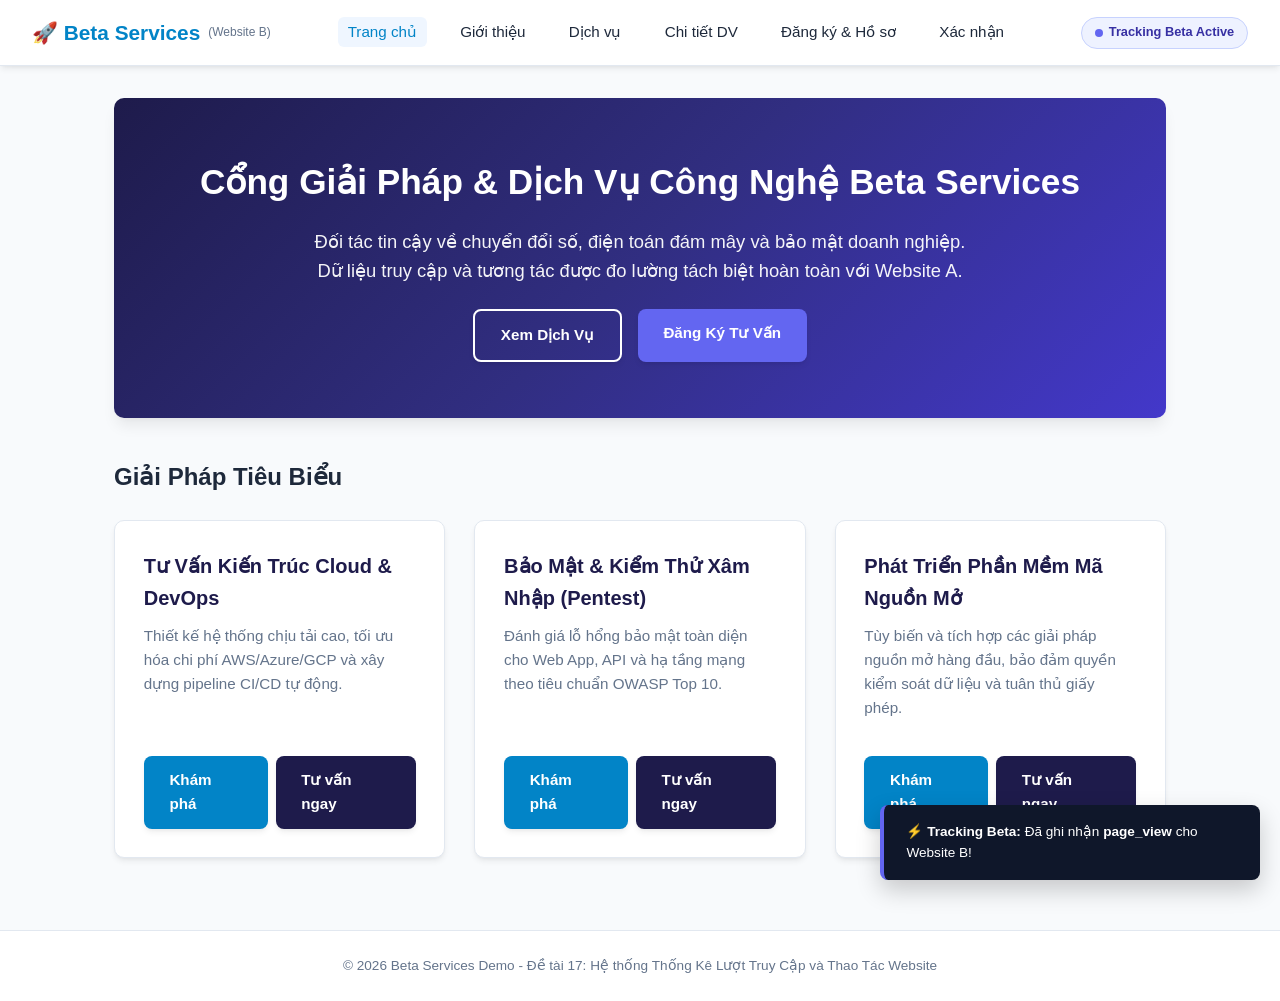
==== BTL/website-analytics/demo-sites/site-b/index.html @ 7f9d8239 "feat(BTL): hoan thanh he thong WebAnalytics De tai 17, SDK, REST API chong trung, Funnel, 2 Demo sit" ====
<!DOCTYPE html>
<html lang="vi">
<head>
    <meta charset="UTF-8">
    <meta name="viewport" content="width=device-width, initial-scale=1.0">
    <title>Trang Chủ - Beta Services Portal (Website B)</title>
    <link rel="stylesheet" href="../demo.css">
    <style>
        :root {
            --primary: #0284c7;
            --primary-hover: #0369a1;
            --secondary: #1e1b4b;
            --accent: #6366f1;
        }
    </style>
</head>
<body>
    <header class="navbar">
        <a href="index.html" class="brand">🚀 Beta Services <span style="font-size:0.75rem; color:#64748b; font-weight:normal;">(Website B)</span></a>
        <ul class="nav-links">
            <li><a href="index.html" class="active">Trang chủ</a></li>
            <li><a href="about.html">Giới thiệu</a></li>
            <li><a href="services.html">Dịch vụ</a></li>
            <li><a href="service-detail.html">Chi tiết DV</a></li>
            <li><a href="register.html">Đăng ký & Hồ sơ</a></li>
            <li><a href="confirmation.html">Xác nhận</a></li>
        </ul>
        <div class="tracking-badge" style="background:#eef2ff; border-color:#c7d2fe; color:#3730a3;">
            <span class="dot" style="background:#6366f1;"></span>
            <span>Tracking Beta Active</span>
        </div>
    </header>

    <main class="container">
        <section class="hero" style="background: linear-gradient(135deg, #1e1b4b 0%, #312e81 50%, #4338ca 100%);">
            <h1>Cổng Giải Pháp & Dịch Vụ Công Nghệ Beta Services</h1>
            <p>Đối tác tin cậy về chuyển đổi số, điện toán đám mây và bảo mật doanh nghiệp. Dữ liệu truy cập và tương tác được đo lường tách biệt hoàn toàn với Website A.</p>
            <div style="display: flex; gap: 1rem; justify-content: center;">
                <a href="services.html" class="btn btn-outline" data-track-click data-track-id="btn-beta-explore-services">Xem Dịch Vụ</a>
                <a href="register.html" class="btn" style="background:#6366f1;" data-track-click data-track-id="btn-beta-hero-register">Đăng Ký Tư Vấn</a>
            </div>
        </section>

        <h2 style="margin-bottom: 1.5rem; font-size: 1.5rem;">Giải Pháp Tiêu Biểu</h2>
        <div class="card-grid">
            <div class="card">
                <h3>Tư Vấn Kiến Trúc Cloud & DevOps</h3>
                <p>Thiết kế hệ thống chịu tải cao, tối ưu hóa chi phí AWS/Azure/GCP và xây dựng pipeline CI/CD tự động.</p>
                <div style="display:flex; gap:0.5rem; margin-top:1rem;">
                    <a href="service-detail.html" class="btn" data-track-click data-track-id="btn-svc-1-detail">Khám phá</a>
                    <a href="register.html" class="btn btn-dark" data-track-click data-track-id="btn-svc-1-contact">Tư vấn ngay</a>
                </div>
            </div>

            <div class="card">
                <h3>Bảo Mật & Kiểm Thử Xâm Nhập (Pentest)</h3>
                <p>Đánh giá lỗ hổng bảo mật toàn diện cho Web App, API và hạ tầng mạng theo tiêu chuẩn OWASP Top 10.</p>
                <div style="display:flex; gap:0.5rem; margin-top:1rem;">
                    <a href="service-detail.html" class="btn" data-track-click data-track-id="btn-svc-2-detail">Khám phá</a>
                    <a href="register.html" class="btn btn-dark" data-track-click data-track-id="btn-svc-2-contact">Tư vấn ngay</a>
                </div>
            </div>

            <div class="card">
                <h3>Phát Triển Phần Mềm Mã Nguồn Mở</h3>
                <p>Tùy biến và tích hợp các giải pháp nguồn mở hàng đầu, bảo đảm quyền kiểm soát dữ liệu và tuân thủ giấy phép.</p>
                <div style="display:flex; gap:0.5rem; margin-top:1rem;">
                    <a href="service-detail.html" class="btn" data-track-click data-track-id="btn-svc-3-detail">Khám phá</a>
                    <a href="register.html" class="btn btn-dark" data-track-click data-track-id="btn-svc-3-contact">Tư vấn ngay</a>
                </div>
            </div>
        </div>
    </main>

    <div id="event-toast" class="event-toast"></div>

    <footer>
        <p>&copy; 2026 Beta Services Demo - Đề tài 17: Hệ thống Thống Kê Lượt Truy Cập và Thao Tác Website</p>
    </footer>

    <!-- SDK TÍCH HỢP VỚI TRACKING KEY CỦA WEBSITE B -->
    <script src="../../sdk/tracker.js" 
            data-tracking-key="trk_site_b_beta_portal_2026" 
            data-api-endpoint="../../api/track.php">
    </script>
    <script>
        window.addEventListener('load', function() {
            var toast = document.getElementById('event-toast');
            function showToast(msg) {
                toast.innerHTML = '⚡ <b>Tracking Beta:</b> ' + msg;
                toast.classList.add('show');
                setTimeout(function() { toast.classList.remove('show'); }, 3000);
            }
            showToast('Đã ghi nhận <b>page_view</b> cho Website B!');
            document.addEventListener('click', function(e) {
                var btn = e.target.closest('[data-track-click]');
                if (btn) showToast('Đã ghi nhận <b>button_click</b>: ' + (btn.getAttribute('data-track-id') || btn.innerText));
            });
        });
    </script>
</body>
</html>
---- BTL/website-analytics/demo-sites/demo.css ----
/* ====================================================================
   DEMO SITES MODERN CSS STYLING
   ==================================================================== */
:root {
    --primary: #2563eb;
    --primary-hover: #1d4ed8;
    --secondary: #0f172a;
    --accent: #10b981;
    --bg-light: #f8fafc;
    --surface: #ffffff;
    --border: #e2e8f0;
    --text-main: #1e293b;
    --text-muted: #64748b;
    --radius: 10px;
    --shadow: 0 4px 6px -1px rgba(0,0,0,0.07), 0 2px 4px -2px rgba(0,0,0,0.05);
    --shadow-lg: 0 10px 15px -3px rgba(0,0,0,0.08), 0 4px 6px -4px rgba(0,0,0,0.04);
}

* { box-sizing: border-box; margin: 0; padding: 0; }
body {
    font-family: -apple-system, BlinkMacSystemFont, "Segoe UI", Roboto, Helvetica, Arial, sans-serif;
    background-color: var(--bg-light);
    color: var(--text-main);
    line-height: 1.6;
    display: flex;
    flex-direction: column;
    min-height: 100vh;
}

.navbar {
    background: var(--surface);
    border-bottom: 1px solid var(--border);
    padding: 1rem 2rem;
    display: flex;
    align-items: center;
    justify-content: space-between;
    box-shadow: var(--shadow);
    position: sticky;
    top: 0;
    z-index: 50;
}
.brand {
    font-size: 1.3rem;
    font-weight: 700;
    color: var(--primary);
    text-decoration: none;
    display: flex;
    align-items: center;
    gap: 0.5rem;
}
.nav-links {
    display: flex;
    gap: 1.5rem;
    list-style: none;
}
.nav-links a {
    color: var(--text-main);
    text-decoration: none;
    font-weight: 500;
    font-size: 0.95rem;
    transition: color 0.2s;
    padding: 0.4rem 0.6rem;
    border-radius: 6px;
}
.nav-links a:hover, .nav-links a.active {
    color: var(--primary);
    background-color: #eff6ff;
}

.tracking-badge {
    background-color: #ecfdf5;
    border: 1px solid #a7f3d0;
    color: #065f46;
    padding: 0.3rem 0.8rem;
    border-radius: 20px;
    font-size: 0.8rem;
    font-weight: 600;
    display: flex;
    align-items: center;
    gap: 6px;
}
.tracking-badge .dot {
    width: 8px;
    height: 8px;
    background-color: #10b981;
    border-radius: 50%;
    display: inline-block;
    animation: pulse 1.8s infinite;
}
@keyframes pulse {
    0% { transform: scale(0.95); box-shadow: 0 0 0 0 rgba(16, 185, 129, 0.7); }
    70% { transform: scale(1); box-shadow: 0 0 0 6px rgba(16, 185, 129, 0); }
    100% { transform: scale(0.95); box-shadow: 0 0 0 0 rgba(16, 185, 129, 0); }
}

.container {
    max-width: 1100px;
    margin: 2rem auto;
    padding: 0 1.5rem;
    flex: 1;
    width: 100%;
}

.hero {
    background: linear-gradient(135deg, #1e3a8a 0%, #3b82f6 100%);
    color: #fff;
    padding: 3.5rem 2rem;
    border-radius: var(--radius);
    text-align: center;
    margin-bottom: 2.5rem;
    box-shadow: var(--shadow-lg);
}
.hero h1 { font-size: 2.2rem; margin-bottom: 1rem; }
.hero p { font-size: 1.15rem; max-width: 680px; margin: 0 auto 1.5rem auto; opacity: 0.95; }

.btn {
    display: inline-block;
    background-color: var(--primary);
    color: #fff;
    padding: 0.75rem 1.6rem;
    border-radius: 8px;
    text-decoration: none;
    font-weight: 600;
    font-size: 0.95rem;
    border: none;
    cursor: pointer;
    transition: all 0.2s;
    box-shadow: var(--shadow);
}
.btn:hover { background-color: var(--primary-hover); transform: translateY(-1px); }
.btn-accent { background-color: var(--accent); }
.btn-accent:hover { background-color: #059669; }
.btn-outline { background: transparent; border: 2px solid #fff; color: #fff; }
.btn-outline:hover { background: rgba(255,255,255,0.15); }
.btn-dark { background-color: var(--secondary); }
.btn-dark:hover { background-color: #334155; }

.card-grid {
    display: grid;
    grid-template-columns: repeat(auto-fit, minmax(280px, 1fr));
    gap: 1.8rem;
    margin-bottom: 2.5rem;
}
.card {
    background: var(--surface);
    border: 1px solid var(--border);
    border-radius: var(--radius);
    padding: 1.8rem;
    box-shadow: var(--shadow);
    display: flex;
    flex-direction: column;
    justify-content: space-between;
}
.card h3 { font-size: 1.25rem; margin-bottom: 0.6rem; color: var(--secondary); }
.card p { color: var(--text-muted); font-size: 0.95rem; margin-bottom: 1.2rem; flex: 1; }
.card .price { font-size: 1.35rem; font-weight: 700; color: var(--primary); margin-bottom: 1rem; }

.event-toast {
    position: fixed;
    bottom: 20px;
    right: 20px;
    background: #0f172a;
    color: #fff;
    padding: 1rem 1.4rem;
    border-radius: 8px;
    box-shadow: 0 10px 25px rgba(0,0,0,0.2);
    font-size: 0.85rem;
    z-index: 999;
    opacity: 0;
    transition: opacity 0.3s, transform 0.3s;
    transform: translateY(15px);
    pointer-events: none;
    max-width: 380px;
    border-left: 4px solid var(--accent);
}
.event-toast.show {
    opacity: 1;
    transform: translateY(0);
}

footer {
    background: var(--surface);
    border-top: 1px solid var(--border);
    padding: 1.5rem;
    text-align: center;
    color: var(--text-muted);
    font-size: 0.85rem;
    margin-top: auto;
}
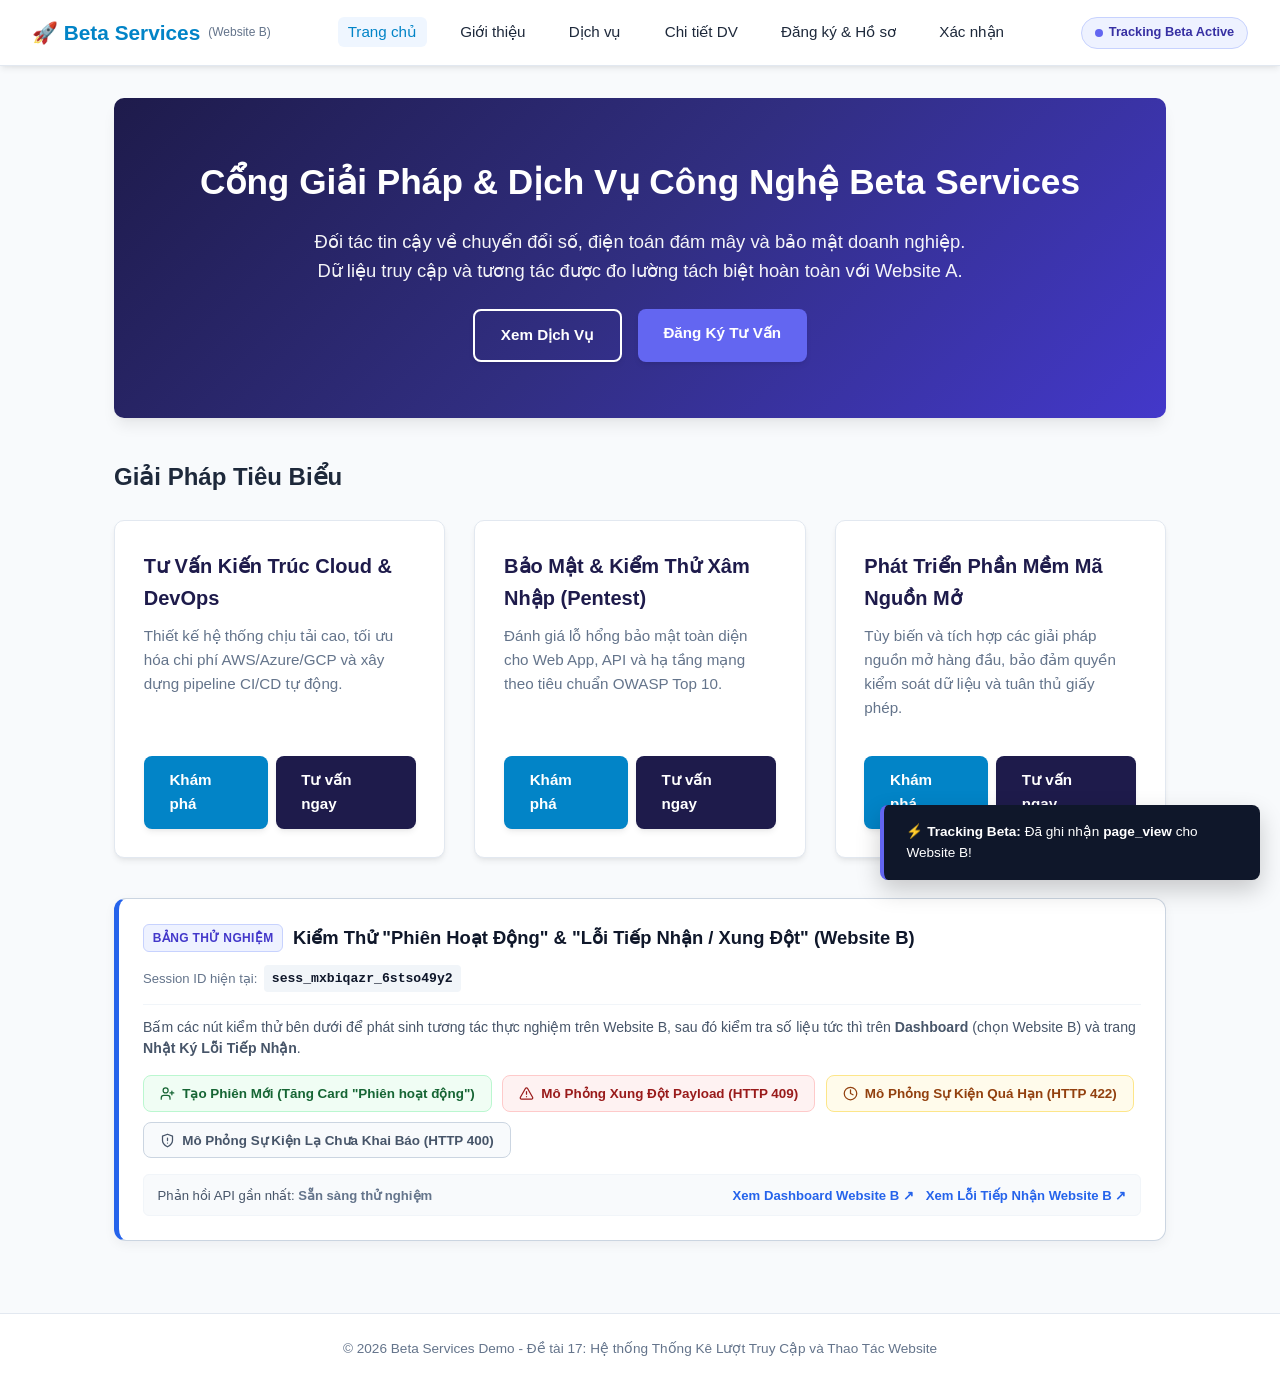
==== commit 88c60839: "feat(demo): add interactive testing sandbox for active sessions and ingest errors" ====
--- a/BTL/website-analytics/demo-sites/site-b/index.html
+++ b/BTL/website-analytics/demo-sites/site-b/index.html
@@ -70,6 +70,49 @@
                 </div>
             </div>
         </div>
+
+        <!-- BẢNG ĐIỀU KHIỂN KIỂM THỬ TRỰC TIẾP (TESTING SANDBOX CHO SINH VIÊN BẢO VỆ ĐỒ ÁN) -->
+        <section class="testing-sandbox">
+            <div class="sandbox-header">
+                <div class="sandbox-title">
+                    <span class="sandbox-badge" style="background:#eef2ff; color:#4338ca; border-color:#c7d2fe;">Bảng Thử Nghiệm</span>
+                    <h3>Kiểm Thử "Phiên Hoạt Động" & "Lỗi Tiếp Nhận / Xung Đột" (Website B)</h3>
+                </div>
+                <div class="sandbox-session-info">
+                    <span>Session ID hiện tại:</span>
+                    <code id="sandbox-session-id">Đang khởi tạo...</code>
+                </div>
+            </div>
+            <p class="sandbox-desc">
+                Bấm các nút kiểm thử bên dưới để phát sinh tương tác thực nghiệm trên Website B, sau đó kiểm tra số liệu tức thì trên 
+                <strong>Dashboard</strong> (chọn Website B) và trang <strong>Nhật Ký Lỗi Tiếp Nhận</strong>.
+            </p>
+            <div class="sandbox-actions">
+                <button type="button" class="btn-sandbox btn-sb-session" id="btn-sb-new-session" title="Tạo một phiên truy cập ẩn danh hoàn toàn mới">
+                    <svg width="15" height="15" viewBox="0 0 24 24" fill="none" stroke="currentColor" stroke-width="2" stroke-linecap="round" stroke-linejoin="round"><path d="M16 21v-2a4 4 0 0 0-4-4H6a4 4 0 0 0-4 4v2"/><circle cx="9" cy="7" r="4"/><line x1="19" x2="19" y1="8" y2="14"/><line x1="22" x2="16" y1="11" y2="11"/></svg>
+                    Tạo Phiên Mới (Tăng Card "Phiên hoạt động")
+                </button>
+                <button type="button" class="btn-sandbox btn-sb-conflict" id="btn-sb-conflict" title="Mô phỏng gửi trùng Event ID nhưng khác nội dung (HTTP 409)">
+                    <svg width="15" height="15" viewBox="0 0 24 24" fill="none" stroke="currentColor" stroke-width="2" stroke-linecap="round" stroke-linejoin="round"><path d="m21.73 18-8-14a2 2 0 0 0-3.48 0l-8 14A2 2 0 0 0 4 21h16a2 2 0 0 0 1.73-3Z"/><line x1="12" y1="9" x2="12" y2="13"/><line x1="12" y1="17" x2="12.01" y2="17"/></svg>
+                    Mô Phỏng Xung Đột Payload (HTTP 409)
+                </button>
+                <button type="button" class="btn-sandbox btn-sb-late" id="btn-sb-late" title="Mô phỏng sự kiện đến trễ hơn 24 giờ (HTTP 422)">
+                    <svg width="15" height="15" viewBox="0 0 24 24" fill="none" stroke="currentColor" stroke-width="2" stroke-linecap="round" stroke-linejoin="round"><circle cx="12" cy="12" r="10"/><polyline points="12 6 12 12 16 14"/></svg>
+                    Mô Phỏng Sự Kiện Quá Hạn (HTTP 422)
+                </button>
+                <button type="button" class="btn-sandbox btn-sb-undefined" id="btn-sb-undefined" title="Mô phỏng gửi sự kiện chưa được khai báo (HTTP 400)">
+                    <svg width="15" height="15" viewBox="0 0 24 24" fill="none" stroke="currentColor" stroke-width="2" stroke-linecap="round" stroke-linejoin="round"><path d="M12 22s8-4 8-10V5l-8-3-8 3v7c0 6 8 10 8 10"/><line x1="12" y1="8" x2="12" y2="12"/><line x1="12" y1="16" x2="12.01" y2="16"/></svg>
+                    Mô Phỏng Sự Kiện Lạ Chưa Khai Báo (HTTP 400)
+                </button>
+            </div>
+            <div class="sandbox-footer">
+                <span>Phản hồi API gần nhất: <strong id="sandbox-last-status" style="color:#64748b;">Sẵn sàng thử nghiệm</strong></span>
+                <div class="sandbox-links">
+                    <a href="../../dashboard.php?website_id=2" target="_blank" class="sb-link">Xem Dashboard Website B ↗</a>
+                    <a href="../../event-logs.php?website_id=2&tab=errors" target="_blank" class="sb-link">Xem Lỗi Tiếp Nhận Website B ↗</a>
+                </div>
+            </div>
+        </section>
     </main>
 
     <div id="event-toast" class="event-toast"></div>
@@ -86,16 +129,182 @@
     <script>
         window.addEventListener('load', function() {
             var toast = document.getElementById('event-toast');
-            function showToast(msg) {
+            var sessionLabel = document.getElementById('sandbox-session-id');
+            var statusLabel = document.getElementById('sandbox-last-status');
+
+            function showToast(msg, borderColor) {
                 toast.innerHTML = '⚡ <b>Tracking Beta:</b> ' + msg;
+                toast.style.borderLeftColor = borderColor || 'var(--accent)';
                 toast.classList.add('show');
-                setTimeout(function() { toast.classList.remove('show'); }, 3000);
-            }
+                setTimeout(function() { toast.classList.remove('show'); }, 4000);
+            }
+
+            function updateSessionDisplay() {
+                if (window.WebTracker && sessionLabel) {
+                    sessionLabel.innerText = window.WebTracker.getSessionId();
+                }
+            }
+
+            updateSessionDisplay();
             showToast('Đã ghi nhận <b>page_view</b> cho Website B!');
+
             document.addEventListener('click', function(e) {
                 var btn = e.target.closest('[data-track-click]');
                 if (btn) showToast('Đã ghi nhận <b>button_click</b>: ' + (btn.getAttribute('data-track-id') || btn.innerText));
             });
+
+            // 1. Nút Tạo Phiên Mới
+            var btnNewSession = document.getElementById('btn-sb-new-session');
+            if (btnNewSession) {
+                btnNewSession.addEventListener('click', function() {
+                    try {
+                        window.sessionStorage.removeItem('wa_session_trk_site_b_beta_portal_2026');
+                    } catch(e) {}
+                    var newSess = 'sess_' + Date.now().toString(36) + '_' + Math.random().toString(36).substr(2, 9);
+                    try {
+                        window.sessionStorage.setItem('wa_session_trk_site_b_beta_portal_2026', newSess);
+                    } catch(e) {}
+                    window.location.reload();
+                });
+            }
+
+            // 2. Nút Mô Phỏng Xung Đột Payload (HTTP 409)
+            var btnConflict = document.getElementById('btn-sb-conflict');
+            if (btnConflict) {
+                btnConflict.addEventListener('click', function() {
+                    var conflictEventId = 'conflict_b_' + Date.now();
+                    var sessId = window.WebTracker.getSessionId();
+                    var endpoint = '../../api/track.php';
+                    var trackingKey = 'trk_site_b_beta_portal_2026';
+
+                    statusLabel.innerText = 'Đang gửi sự kiện gốc #1...';
+                    statusLabel.style.color = '#2563eb';
+
+                    fetch(endpoint, {
+                        method: 'POST',
+                        headers: { 'Content-Type': 'application/json', 'X-Tracking-Key': trackingKey },
+                        body: JSON.stringify({
+                            tracking_key: trackingKey,
+                            event_id: conflictEventId,
+                            session_id: sessId,
+                            event_name: 'button_click',
+                            page_path: window.location.pathname,
+                            occurred_at: new Date().toISOString(),
+                            properties: { element_id: 'btn-beta-conflict-orig', payload_version: 1 }
+                        })
+                    }).then(function(r1) {
+                        return r1.json();
+                    }).then(function(d1) {
+                        return fetch(endpoint, {
+                            method: 'POST',
+                            headers: { 'Content-Type': 'application/json', 'X-Tracking-Key': trackingKey },
+                            body: JSON.stringify({
+                                tracking_key: trackingKey,
+                                event_id: conflictEventId,
+                                session_id: sessId,
+                                event_name: 'button_click',
+                                page_path: window.location.pathname,
+                                occurred_at: new Date().toISOString(),
+                                properties: { element_id: 'btn-beta-TAMPERED', payload_version: 2, hacked: true }
+                            })
+                        });
+                    }).then(function(r2) {
+                        return r2.json().then(function(d2) {
+                            if (r2.status === 409) {
+                                statusLabel.innerText = 'HTTP 409 Conflict: PAYLOAD_CONFLICT (Đã ghi vào DB)';
+                                statusLabel.style.color = '#dc2626';
+                                showToast('⚠️ <b>HTTP 409 Conflict:</b> Cùng event_id nhưng sai lệch SHA-256! Card "Lỗi tiếp nhận" trên Dashboard đã tăng +1.', '#dc2626');
+                            } else {
+                                statusLabel.innerText = 'HTTP ' + r2.status + ' (' + (d2.error || 'OK') + ')';
+                            }
+                        });
+                    }).catch(function(err) {
+                        statusLabel.innerText = 'Lỗi kết nối: ' + err.message;
+                    });
+                });
+            }
+
+            // 3. Nút Mô Phỏng Sự Kiện Quá Hạn (HTTP 422 - Late Event)
+            var btnLate = document.getElementById('btn-sb-late');
+            if (btnLate) {
+                btnLate.addEventListener('click', function() {
+                    var lateEventId = 'late_b_' + Date.now();
+                    var sessId = window.WebTracker.getSessionId();
+                    var endpoint = '../../api/track.php';
+                    var trackingKey = 'trk_site_b_beta_portal_2026';
+
+                    var pastDate = new Date(Date.now() - 48 * 3600 * 1000).toISOString();
+
+                    statusLabel.innerText = 'Đang gửi sự kiện trễ 48h...';
+                    statusLabel.style.color = '#d97706';
+
+                    fetch(endpoint, {
+                        method: 'POST',
+                        headers: { 'Content-Type': 'application/json', 'X-Tracking-Key': trackingKey },
+                        body: JSON.stringify({
+                            tracking_key: trackingKey,
+                            event_id: lateEventId,
+                            session_id: sessId,
+                            event_name: 'page_view',
+                            page_path: window.location.pathname,
+                            occurred_at: pastDate,
+                            properties: { note: 'Kiểm thử late event trên Website B' }
+                        })
+                    }).then(function(res) {
+                        return res.json().then(function(data) {
+                            if (res.status === 422) {
+                                statusLabel.innerText = 'HTTP 422 Unprocessable: LATE_EVENT_EXCEEDED (Đã ghi vào DB)';
+                                statusLabel.style.color = '#d97706';
+                                showToast('⏰ <b>HTTP 422 Late Event:</b> Sự kiện cũ hơn 24 giờ bị từ chối! Card "Lỗi tiếp nhận" trên Dashboard đã tăng +1.', '#d97706');
+                            } else {
+                                statusLabel.innerText = 'HTTP ' + res.status + ' (' + (data.error || 'OK') + ')';
+                            }
+                        });
+                    }).catch(function(err) {
+                        statusLabel.innerText = 'Lỗi kết nối: ' + err.message;
+                    });
+                });
+            }
+
+            // 4. Nút Mô Phỏng Sự Kiện Lạ Chưa Khai Báo (HTTP 400 - Undefined Event)
+            var btnUndefined = document.getElementById('btn-sb-undefined');
+            if (btnUndefined) {
+                btnUndefined.addEventListener('click', function() {
+                    var undefEventId = 'undef_b_' + Date.now();
+                    var sessId = window.WebTracker.getSessionId();
+                    var endpoint = '../../api/track.php';
+                    var trackingKey = 'trk_site_b_beta_portal_2026';
+
+                    statusLabel.innerText = 'Đang gửi sự kiện chưa khai báo...';
+                    statusLabel.style.color = '#475569';
+
+                    fetch(endpoint, {
+                        method: 'POST',
+                        headers: { 'Content-Type': 'application/json', 'X-Tracking-Key': trackingKey },
+                        body: JSON.stringify({
+                            tracking_key: trackingKey,
+                            event_id: undefEventId,
+                            session_id: sessId,
+                            event_name: 'unauthorized_beta_action',
+                            page_path: window.location.pathname,
+                            occurred_at: new Date().toISOString(),
+                            properties: { test: true }
+                        })
+                    }).then(function(res) {
+                        return res.json().then(function(data) {
+                            if (res.status === 400) {
+                                statusLabel.innerText = 'HTTP 400 Bad Request: EVENT_NOT_DEFINED (Đã ghi vào DB)';
+                                statusLabel.style.color = '#dc2626';
+                                showToast('🚫 <b>HTTP 400 Undefined:</b> Sự kiện lạ chưa được khai báo bị từ chối! Card "Lỗi tiếp nhận" trên Dashboard đã tăng +1.', '#dc2626');
+                            } else {
+                                statusLabel.innerText = 'HTTP ' + res.status + ' (' + (data.error || 'OK') + ')';
+                            }
+                        });
+                    }).catch(function(err) {
+                        statusLabel.innerText = 'Lỗi kết nối: ' + err.message;
+                    });
+                });
+            }
         });
     </script>
 </body>
--- a/BTL/website-analytics/demo-sites/demo.css
+++ b/BTL/website-analytics/demo-sites/demo.css
@@ -187,3 +187,156 @@
     font-size: 0.85rem;
     margin-top: auto;
 }
+
+/* ====================================================================
+   TESTING SANDBOX COMPONENT (DÀNH CHO KIỂM THỬ VÀ BẢO VỆ ĐỒ ÁN)
+   ==================================================================== */
+.testing-sandbox {
+    background: #ffffff;
+    border: 1px solid #cbd5e1;
+    border-left: 5px solid #2563eb;
+    border-radius: 12px;
+    padding: 1.5rem;
+    margin: 2.5rem 0;
+    box-shadow: 0 4px 12px rgba(15, 23, 42, 0.05);
+}
+.sandbox-header {
+    display: flex;
+    justify-content: space-between;
+    align-items: center;
+    flex-wrap: wrap;
+    gap: 0.75rem;
+    margin-bottom: 0.75rem;
+    border-bottom: 1px solid #f1f5f9;
+    padding-bottom: 0.75rem;
+}
+.sandbox-title {
+    display: flex;
+    align-items: center;
+    gap: 0.6rem;
+}
+.sandbox-badge {
+    background: #eff6ff;
+    color: #1d4ed8;
+    border: 1px solid #bfdbfe;
+    font-size: 0.75rem;
+    font-weight: 700;
+    padding: 0.2rem 0.55rem;
+    border-radius: 6px;
+    text-transform: uppercase;
+    letter-spacing: 0.03em;
+}
+.sandbox-title h3 {
+    font-size: 1.15rem;
+    color: #0f172a;
+    font-weight: 700;
+    margin: 0;
+}
+.sandbox-session-info {
+    font-size: 0.82rem;
+    color: #64748b;
+    display: flex;
+    align-items: center;
+    gap: 0.4rem;
+}
+.sandbox-session-info code {
+    background: #f1f5f9;
+    color: #0f172a;
+    padding: 0.2rem 0.5rem;
+    border-radius: 4px;
+    font-family: monospace;
+    font-weight: 600;
+}
+.sandbox-desc {
+    font-size: 0.88rem;
+    color: #475569;
+    line-height: 1.5;
+    margin-bottom: 1rem;
+}
+.sandbox-actions {
+    display: flex;
+    gap: 0.65rem;
+    flex-wrap: wrap;
+    margin-bottom: 1rem;
+}
+.btn-sandbox {
+    display: inline-flex;
+    align-items: center;
+    gap: 0.45rem;
+    padding: 0.6rem 1rem;
+    font-size: 0.84rem;
+    font-weight: 600;
+    border-radius: 8px;
+    border: 1px solid transparent;
+    cursor: pointer;
+    transition: all 0.2s ease;
+}
+.btn-sb-session {
+    background: #f0fdf4;
+    color: #166534;
+    border-color: #bbf7d0;
+}
+.btn-sb-session:hover {
+    background: #dcfce7;
+    border-color: #86efac;
+    transform: translateY(-1px);
+}
+.btn-sb-conflict {
+    background: #fef2f2;
+    color: #991b1b;
+    border-color: #fecaca;
+}
+.btn-sb-conflict:hover {
+    background: #fee2e2;
+    border-color: #fca5a5;
+    transform: translateY(-1px);
+}
+.btn-sb-late {
+    background: #fffbeb;
+    color: #92400e;
+    border-color: #fde68a;
+}
+.btn-sb-late:hover {
+    background: #fef3c7;
+    border-color: #fcd34d;
+    transform: translateY(-1px);
+}
+.btn-sb-undefined {
+    background: #f8fafc;
+    color: #475569;
+    border-color: #cbd5e1;
+}
+.btn-sb-undefined:hover {
+    background: #f1f5f9;
+    border-color: #94a3b8;
+    transform: translateY(-1px);
+}
+.sandbox-footer {
+    display: flex;
+    justify-content: space-between;
+    align-items: center;
+    flex-wrap: wrap;
+    gap: 0.75rem;
+    background: #f8fafc;
+    padding: 0.6rem 0.85rem;
+    border-radius: 6px;
+    font-size: 0.82rem;
+    color: #475569;
+    border: 1px solid #f1f5f9;
+}
+.sandbox-links {
+    display: flex;
+    gap: 0.75rem;
+}
+.sb-link {
+    color: #2563eb;
+    text-decoration: none;
+    font-weight: 600;
+    display: inline-flex;
+    align-items: center;
+    gap: 0.25rem;
+}
+.sb-link:hover {
+    text-decoration: underline;
+    color: #1d4ed8;
+}
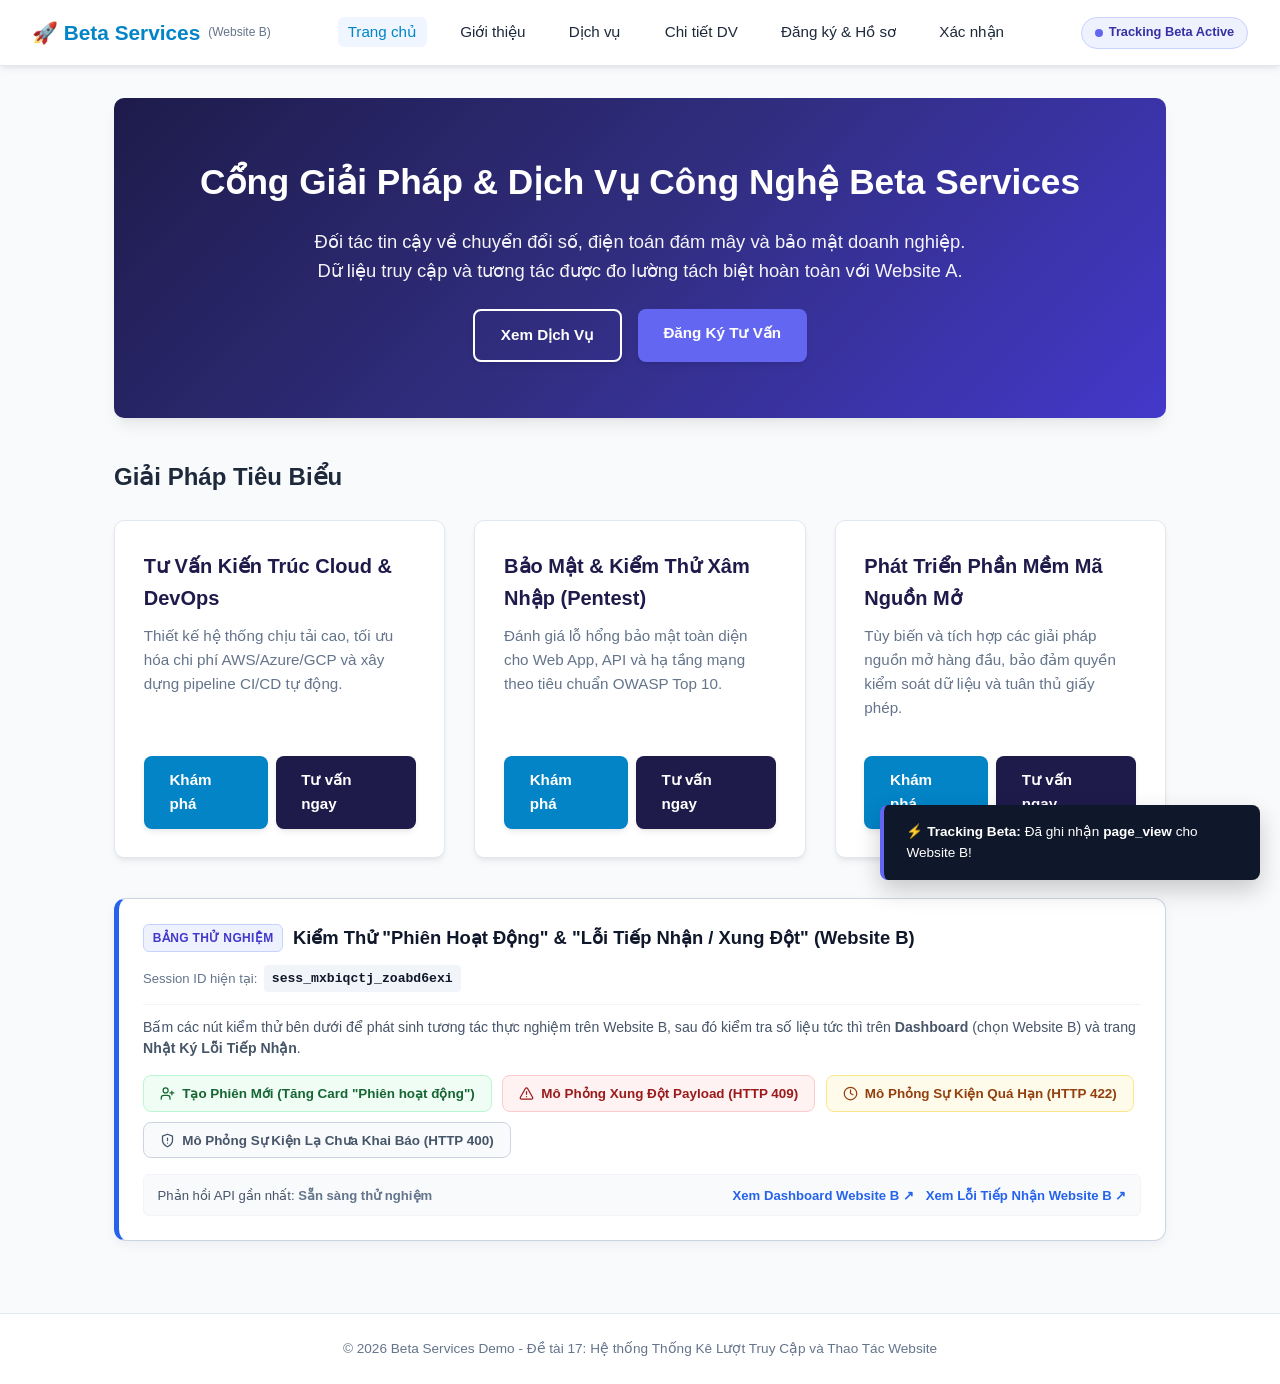
==== commit b8627531: "feat(conflict): tích hợp bảng đối chiếu xung đột trực quan (Inspector Diff) trên Demo Sites và Nhật " ====
--- a/BTL/website-analytics/demo-sites/site-b/index.html
+++ b/BTL/website-analytics/demo-sites/site-b/index.html
@@ -105,6 +105,39 @@
                     Mô Phỏng Sự Kiện Lạ Chưa Khai Báo (HTTP 400)
                 </button>
             </div>
+
+            <!-- BẢNG ĐỐI CHIẾU XUNG ĐỘT TRỰC QUAN (CONFLICT INSPECTOR) -->
+            <div id="conflict-inspector-box" class="conflict-inspector-box" style="display:none;">
+                <div class="inspector-header">
+                    <span class="inspector-badge badge-conflict" id="ci-badge">Phát Hiện Xung Đột Dữ Liệu (HTTP 409 Conflict)</span>
+                    <span class="inspector-event-id">Event ID: <strong id="ci-event-id">-</strong></span>
+                </div>
+                <div class="inspector-grid">
+                    <div class="inspector-col orig-col">
+                        <div class="col-title" id="ci-col1-title">🟢 Lần 1: Sự Kiện Gốc Hợp Lệ (Đã Lưu Vào DB)</div>
+                        <div class="col-body">
+                            <div><strong>Trạng thái:</strong> <span class="badge-status-ok" id="ci-col1-status">HTTP 201 Created</span></div>
+                            <div><strong>Sự kiện:</strong> <code id="ci-col1-event">button_click</code></div>
+                            <div><strong>Nội dung Payload (Gốc):</strong></div>
+                            <pre style="margin:0;"><code id="ci-col1-payload">...</code></pre>
+                        </div>
+                    </div>
+                    <div class="inspector-col tampered-col">
+                        <div class="col-title" id="ci-col2-title">🔴 Lần 2: Cố Tình Gửi Trùng ID Nhưng Sửa Dữ Liệu</div>
+                        <div class="col-body">
+                            <div><strong>Trạng thái:</strong> <span class="badge-status-err" id="ci-col2-status">HTTP 409 Conflict</span></div>
+                            <div><strong>Cùng Event ID:</strong> <code id="ci-col2-eventid">...</code></div>
+                            <div><strong>Nội dung Bị Sửa Đổi:</strong></div>
+                            <pre style="margin:0;"><code id="ci-col2-payload">...</code></pre>
+                        </div>
+                    </div>
+                </div>
+                <div class="inspector-footer">
+                    <span id="ci-footer-desc">⚡ <strong>Tại sao xung đột:</strong> Cùng Event ID nhưng nội dung bị can thiệp khiến mã băm SHA-256 bị lệch. API chặn ghi đè để bảo vệ toàn vẹn dữ liệu.</span>
+                    <a href="../../event-logs.php?website_id=2&tab=errors" target="_blank" class="sb-link">Mở Nhật Ký Lỗi Xem Đối Chiếu Trong CSDL ↗</a>
+                </div>
+            </div>
+
             <div class="sandbox-footer">
                 <span>Phản hồi API gần nhất: <strong id="sandbox-last-status" style="color:#64748b;">Sẵn sàng thử nghiệm</strong></span>
                 <div class="sandbox-links">
@@ -170,6 +203,14 @@
 
             // 2. Nút Mô Phỏng Xung Đột Payload (HTTP 409)
             var btnConflict = document.getElementById('btn-sb-conflict');
+            var inspectorBox = document.getElementById('conflict-inspector-box');
+            var ciEventId = document.getElementById('ci-event-id');
+            var ciCol1Payload = document.getElementById('ci-col1-payload');
+            var ciCol2EventId = document.getElementById('ci-col2-eventid');
+            var ciCol2Payload = document.getElementById('ci-col2-payload');
+            var ciBadge = document.getElementById('ci-badge');
+            var ciFooterDesc = document.getElementById('ci-footer-desc');
+
             if (btnConflict) {
                 btnConflict.addEventListener('click', function() {
                     var conflictEventId = 'conflict_b_' + Date.now();
@@ -177,43 +218,69 @@
                     var endpoint = '../../api/track.php';
                     var trackingKey = 'trk_site_b_beta_portal_2026';
 
+                    var origPayload = {
+                        tracking_key: trackingKey,
+                        event_id: conflictEventId,
+                        session_id: sessId,
+                        event_name: 'button_click',
+                        page_path: window.location.pathname,
+                        occurred_at: new Date().toISOString(),
+                        properties: {
+                            element_id: 'btn-beta-explore-services',
+                            service_package: 'Cloud Architecture & DevOps',
+                            fee: 15000000,
+                            version: 1
+                        }
+                    };
+
+                    var tamperedPayload = {
+                        tracking_key: trackingKey,
+                        event_id: conflictEventId,
+                        session_id: sessId,
+                        event_name: 'button_click',
+                        page_path: window.location.pathname,
+                        occurred_at: new Date().toISOString(),
+                        properties: {
+                            element_id: 'btn-beta-explore-services',
+                            service_package: 'Cloud Architecture & DevOps',
+                            fee: 0, // ĐÃ BỊ HACK PHÍ DỊCH VỤ VỀ 0đ
+                            tampered: true,
+                            version: 2
+                        }
+                    };
+
                     statusLabel.innerText = 'Đang gửi sự kiện gốc #1...';
                     statusLabel.style.color = '#2563eb';
 
                     fetch(endpoint, {
                         method: 'POST',
                         headers: { 'Content-Type': 'application/json', 'X-Tracking-Key': trackingKey },
-                        body: JSON.stringify({
-                            tracking_key: trackingKey,
-                            event_id: conflictEventId,
-                            session_id: sessId,
-                            event_name: 'button_click',
-                            page_path: window.location.pathname,
-                            occurred_at: new Date().toISOString(),
-                            properties: { element_id: 'btn-beta-conflict-orig', payload_version: 1 }
-                        })
+                        body: JSON.stringify(origPayload)
                     }).then(function(r1) {
                         return r1.json();
                     }).then(function(d1) {
                         return fetch(endpoint, {
                             method: 'POST',
                             headers: { 'Content-Type': 'application/json', 'X-Tracking-Key': trackingKey },
-                            body: JSON.stringify({
-                                tracking_key: trackingKey,
-                                event_id: conflictEventId,
-                                session_id: sessId,
-                                event_name: 'button_click',
-                                page_path: window.location.pathname,
-                                occurred_at: new Date().toISOString(),
-                                properties: { element_id: 'btn-beta-TAMPERED', payload_version: 2, hacked: true }
-                            })
+                            body: JSON.stringify(tamperedPayload)
                         });
                     }).then(function(r2) {
                         return r2.json().then(function(d2) {
                             if (r2.status === 409) {
-                                statusLabel.innerText = 'HTTP 409 Conflict: PAYLOAD_CONFLICT (Đã ghi vào DB)';
+                                statusLabel.innerText = 'HTTP 409 Conflict: PAYLOAD_CONFLICT (Đã lưu vào DB)';
                                 statusLabel.style.color = '#dc2626';
-                                showToast('⚠️ <b>HTTP 409 Conflict:</b> Cùng event_id nhưng sai lệch SHA-256! Card "Lỗi tiếp nhận" trên Dashboard đã tăng +1.', '#dc2626');
+                                showToast('⚠️ <b>HTTP 409 Conflict:</b> Cùng Event ID nhưng bị sửa phí! Đã chặn và ghi vào CSDL.', '#dc2626');
+
+                                if (inspectorBox) {
+                                    inspectorBox.style.display = 'block';
+                                    ciBadge.className = 'inspector-badge badge-conflict';
+                                    ciBadge.innerText = 'Phát Hiện Xung Đột Dữ Liệu (HTTP 409 Conflict)';
+                                    ciEventId.innerText = conflictEventId;
+                                    ciCol1Payload.innerText = JSON.stringify(origPayload.properties, null, 2);
+                                    ciCol2EventId.innerText = conflictEventId;
+                                    ciCol2Payload.innerText = JSON.stringify(tamperedPayload.properties, null, 2);
+                                    ciFooterDesc.innerHTML = '⚡ <b>Tại sao xung đột:</b> Lần 1 gửi gói dịch vụ phí <code>15.000.000đ</code> đã lưu vào DB. Lần 2 cố tình gửi lại cùng Event ID <code>' + conflictEventId + '</code> nhưng sửa phí thành <code>0đ</code>. API phát hiện sai lệch mã băm SHA-256 nên lập tức chặn ghi đè (Anti-Tampering) và ghi vào <code>event_ingest_errors</code>!';
+                                }
                             } else {
                                 statusLabel.innerText = 'HTTP ' + r2.status + ' (' + (d2.error || 'OK') + ')';
                             }
--- a/BTL/website-analytics/demo-sites/demo.css
+++ b/BTL/website-analytics/demo-sites/demo.css
@@ -340,3 +340,124 @@
     text-decoration: underline;
     color: #1d4ed8;
 }
+
+/* ====================================================================
+   CONFLICT & ERROR INSPECTOR BOX IN SANDBOX
+   ==================================================================== */
+.conflict-inspector-box {
+    background: #f8fafc;
+    border: 1px solid #cbd5e1;
+    border-radius: 10px;
+    padding: 1.1rem;
+    margin: 1.25rem 0;
+    box-shadow: 0 4px 10px rgba(15, 23, 42, 0.04);
+}
+.inspector-header {
+    display: flex;
+    justify-content: space-between;
+    align-items: center;
+    flex-wrap: wrap;
+    gap: 0.5rem;
+    margin-bottom: 0.85rem;
+    padding-bottom: 0.6rem;
+    border-bottom: 1px solid #e2e8f0;
+}
+.inspector-badge {
+    font-size: 0.78rem;
+    font-weight: 700;
+    padding: 0.25rem 0.65rem;
+    border-radius: 6px;
+    text-transform: uppercase;
+    letter-spacing: 0.03em;
+}
+.inspector-badge.badge-conflict {
+    background: #fef2f2;
+    color: #b91c1c;
+    border: 1px solid #fecaca;
+}
+.inspector-event-id {
+    font-size: 0.82rem;
+    color: #64748b;
+}
+.inspector-event-id strong {
+    font-family: monospace;
+    color: #0f172a;
+    background: #ffffff;
+    padding: 0.15rem 0.4rem;
+    border: 1px solid #cbd5e1;
+    border-radius: 4px;
+}
+.inspector-grid {
+    display: grid;
+    grid-template-columns: 1fr 1fr;
+    gap: 0.85rem;
+    margin-bottom: 0.85rem;
+}
+@media (max-width: 680px) {
+    .inspector-grid { grid-template-columns: 1fr; }
+}
+.inspector-col {
+    background: #ffffff;
+    border: 1px solid #e2e8f0;
+    border-radius: 8px;
+    padding: 0.85rem;
+    font-size: 0.82rem;
+    display: flex;
+    flex-direction: column;
+    gap: 0.45rem;
+}
+.inspector-col.orig-col {
+    border-left: 4px solid #10b981;
+}
+.inspector-col.tampered-col {
+    border-left: 4px solid #ef4444;
+}
+.inspector-col .col-title {
+    font-weight: 700;
+    font-size: 0.84rem;
+    margin-bottom: 0.35rem;
+    padding-bottom: 0.35rem;
+    border-bottom: 1px solid #f1f5f9;
+}
+.inspector-col.orig-col .col-title { color: #047857; }
+.inspector-col.tampered-col .col-title { color: #b91c1c; }
+.inspector-col code {
+    background: #f1f5f9;
+    color: #0f172a;
+    padding: 0.15rem 0.4rem;
+    border-radius: 4px;
+    font-size: 0.76rem;
+    word-break: break-all;
+    font-family: monospace;
+}
+.badge-status-ok {
+    display: inline-block;
+    background: #ecfdf5;
+    color: #065f46;
+    border: 1px solid #a7f3d0;
+    padding: 0.15rem 0.5rem;
+    border-radius: 4px;
+    font-weight: 700;
+    font-size: 0.74rem;
+}
+.badge-status-err {
+    display: inline-block;
+    background: #fef2f2;
+    color: #991b1b;
+    border: 1px solid #fecaca;
+    padding: 0.15rem 0.5rem;
+    border-radius: 4px;
+    font-weight: 700;
+    font-size: 0.74rem;
+}
+.inspector-footer {
+    display: flex;
+    justify-content: space-between;
+    align-items: center;
+    flex-wrap: wrap;
+    gap: 0.65rem;
+    font-size: 0.82rem;
+    color: #475569;
+    padding-top: 0.65rem;
+    border-top: 1px solid #e2e8f0;
+}
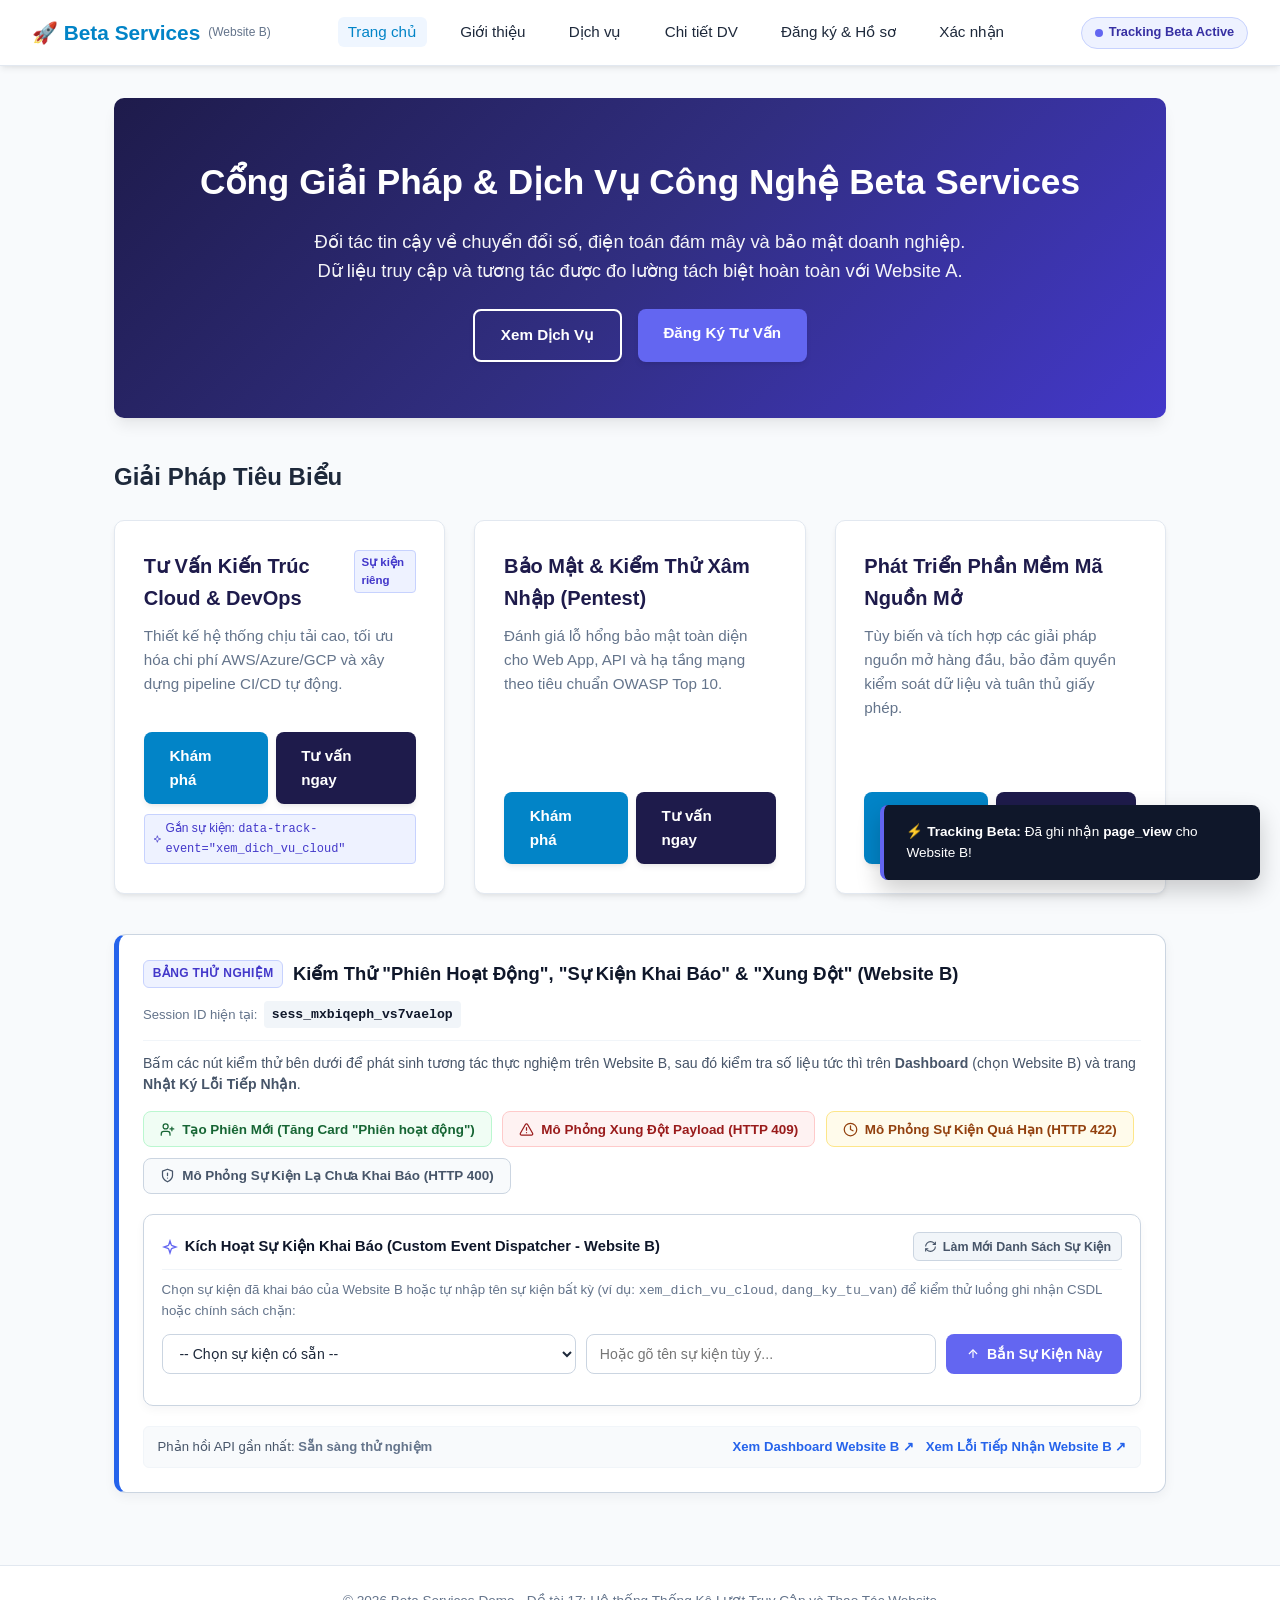
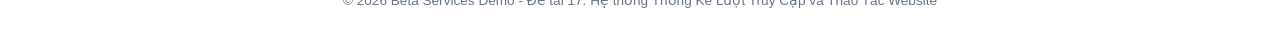
==== commit 15902c78: "feat(events): add dynamic custom event dispatcher to demo sites and integration guide in event-defin" ====
--- a/BTL/website-analytics/demo-sites/site-b/index.html
+++ b/BTL/website-analytics/demo-sites/site-b/index.html
@@ -44,11 +44,18 @@
         <h2 style="margin-bottom: 1.5rem; font-size: 1.5rem;">Giải Pháp Tiêu Biểu</h2>
         <div class="card-grid">
             <div class="card">
-                <h3>Tư Vấn Kiến Trúc Cloud & DevOps</h3>
+                <div style="display:flex; justify-content:space-between; align-items:flex-start;">
+                    <h3>Tư Vấn Kiến Trúc Cloud & DevOps</h3>
+                    <span style="font-size:0.72rem; background:#eef2ff; color:#4338ca; border:1px solid #c7d2fe; border-radius:4px; padding:2px 6px; font-weight:600;">Sự kiện riêng</span>
+                </div>
                 <p>Thiết kế hệ thống chịu tải cao, tối ưu hóa chi phí AWS/Azure/GCP và xây dựng pipeline CI/CD tự động.</p>
-                <div style="display:flex; gap:0.5rem; margin-top:1rem;">
-                    <a href="service-detail.html" class="btn" data-track-click data-track-id="btn-svc-1-detail">Khám phá</a>
+                <div style="display:flex; gap:0.5rem; margin-top:1rem; align-items:center;">
+                    <a href="service-detail.html" class="btn" data-track-click data-track-id="btn-svc-1-detail" data-track-event="xem_dich_vu_cloud">Khám phá</a>
                     <a href="register.html" class="btn btn-dark" data-track-click data-track-id="btn-svc-1-contact">Tư vấn ngay</a>
+                </div>
+                <div style="margin-top:0.6rem; font-size:0.75rem; color:#4338ca; background:#eef2ff; padding:4px 8px; border-radius:4px; border:1px solid #c7d2fe; display:inline-flex; align-items:center; gap:4px;">
+                    <svg width="12" height="12" viewBox="0 0 24 24" fill="none" stroke="currentColor" stroke-width="2"><path d="m12 3-1.912 5.813a2 2 0 0 1-1.275 1.275L3 12l5.813 1.912a2 2 0 0 1 1.275 1.275L12 21l1.912-5.813a2 2 0 0 1 1.275-1.275L21 12l-5.813-1.912a2 2 0 0 1-1.275-1.275L12 3Z"/></svg>
+                    <span>Gắn sự kiện: <code>data-track-event="xem_dich_vu_cloud"</code></span>
                 </div>
             </div>
 
@@ -76,7 +83,7 @@
             <div class="sandbox-header">
                 <div class="sandbox-title">
                     <span class="sandbox-badge" style="background:#eef2ff; color:#4338ca; border-color:#c7d2fe;">Bảng Thử Nghiệm</span>
-                    <h3>Kiểm Thử "Phiên Hoạt Động" & "Lỗi Tiếp Nhận / Xung Đột" (Website B)</h3>
+                    <h3>Kiểm Thử "Phiên Hoạt Động", "Sự Kiện Khai Báo" &amp; "Xung Đột" (Website B)</h3>
                 </div>
                 <div class="sandbox-session-info">
                     <span>Session ID hiện tại:</span>
@@ -106,6 +113,34 @@
                 </button>
             </div>
 
+            <!-- BỘ KÍCH HOẠT SỰ KIỆN KHAI BÁO (CUSTOM EVENT DISPATCHER & TESTER) -->
+            <div class="sandbox-custom-dispatcher" id="sandbox-custom-dispatcher">
+                <div class="dispatcher-header">
+                    <div class="dispatcher-title">
+                        <svg width="16" height="16" viewBox="0 0 24 24" fill="none" stroke="#6366f1" stroke-width="2"><path d="m12 3-1.912 5.813a2 2 0 0 1-1.275 1.275L3 12l5.813 1.912a2 2 0 0 1 1.275 1.275L12 21l1.912-5.813a2 2 0 0 1 1.275-1.275L21 12l-5.813-1.912a2 2 0 0 1-1.275-1.275L12 3Z"/></svg>
+                        Kích Hoạt Sự Kiện Khai Báo (Custom Event Dispatcher - Website B)
+                    </div>
+                    <button type="button" class="btn-sb-reload" id="btn-sb-reload" title="Tải lại danh sách sự kiện mới nhất từ CSDL">
+                        <svg width="13" height="13" viewBox="0 0 24 24" fill="none" stroke="currentColor" stroke-width="2"><path d="M3 12a9 9 0 0 1 9-9 9.75 9.75 0 0 1 6.74 2.74L21 8"/><path d="M21 3v5h-5"/><path d="M21 12a9 9 0 0 1-9 9 9.75 9.75 0 0 1-6.74-2.74L3 16"/><path d="M8 16H3v5"/></svg>
+                        Làm Mới Danh Sách Sự Kiện
+                    </button>
+                </div>
+                <p class="dispatcher-desc">
+                    Chọn sự kiện đã khai báo của Website B hoặc tự nhập tên sự kiện bất kỳ (ví dụ: <code>xem_dich_vu_cloud</code>, <code>dang_ky_tu_van</code>) để kiểm thử luồng ghi nhận CSDL hoặc chính sách chặn:
+                </p>
+                <div class="dispatcher-row">
+                    <select id="sb-custom-event-select" class="sb-custom-select">
+                        <option value="">-- Đang tải danh sách sự kiện từ CSDL... --</option>
+                    </select>
+                    <input type="text" id="sb-custom-event-input" class="sb-custom-input" placeholder="Hoặc gõ tên sự kiện tùy ý..." />
+                    <button type="button" class="btn-sb-fire" id="btn-fire-custom-event" style="background:#6366f1;">
+                        <svg width="14" height="14" viewBox="0 0 24 24" fill="none" stroke="currentColor" stroke-width="2"><path d="m5 12 7-7 7 7"/><path d="M12 19V5"/></svg>
+                        Bắn Sự Kiện Này
+                    </button>
+                </div>
+                <div id="sb-custom-event-result" class="dispatcher-result" style="display:none;"></div>
+            </div>
+
             <!-- BẢNG ĐỐI CHIẾU XUNG ĐỘT TRỰC QUAN (CONFLICT INSPECTOR) -->
             <div id="conflict-inspector-box" class="conflict-inspector-box" style="display:none;">
                 <div class="inspector-header">
@@ -183,8 +218,157 @@
 
             document.addEventListener('click', function(e) {
                 var btn = e.target.closest('[data-track-click]');
-                if (btn) showToast('Đã ghi nhận <b>button_click</b>: ' + (btn.getAttribute('data-track-id') || btn.innerText));
+                if (btn) {
+                    var evName = btn.getAttribute('data-track-event') || 'button_click';
+                    showToast('Đã ghi nhận <b>' + evName + '</b>: ' + (btn.getAttribute('data-track-id') || btn.innerText));
+                }
             });
+
+            // 1.1. Bộ Kích Hoạt Sự Kiện Khai Báo (Custom Event Dispatcher - Website B)
+            var eventSelect = document.getElementById('sb-custom-event-select');
+            var eventInput = document.getElementById('sb-custom-event-input');
+            var btnFireCustom = document.getElementById('btn-fire-custom-event');
+            var btnReloadEvents = document.getElementById('btn-sb-reload');
+            var resultBox = document.getElementById('sb-custom-event-result');
+            var trackingKeySiteB = 'trk_site_b_beta_portal_2026';
+
+            function loadEventDefinitions() {
+                if (!eventSelect) return;
+                fetch('../../api/event-definitions.php?tracking_key=' + encodeURIComponent(trackingKeySiteB))
+                    .then(function(res) { return res.json(); })
+                    .then(function(data) {
+                        if (data.success && Array.isArray(data.definitions)) {
+                            eventSelect.innerHTML = '<option value="">-- Chọn sự kiện trong CSDL (' + data.definitions.length + ' sự kiện) --</option>';
+                            data.definitions.forEach(function(d) {
+                                var isEnabled = (d.enabled == 1);
+                                var statusText = isEnabled ? ' [Đang Bật]' : ' [Đang Tắt]';
+                                var opt = document.createElement('option');
+                                opt.value = d.event_name;
+                                opt.textContent = d.event_name + statusText + (d.description ? ' - ' + d.description : '');
+                                if (!isEnabled) {
+                                    opt.style.color = '#dc2626';
+                                }
+                                eventSelect.appendChild(opt);
+                            });
+                            checkUrlParam();
+                        }
+                    }).catch(function() {
+                        eventSelect.innerHTML = '<option value="">-- Chọn sự kiện có sẵn --</option>' +
+                            '<option value="page_view">page_view [Đang Bật]</option>' +
+                            '<option value="button_click">button_click [Đang Bật]</option>' +
+                            '<option value="download_start">download_start [Đang Bật]</option>' +
+                            '<option value="download_complete">download_complete [Đang Bật]</option>' +
+                            '<option value="xem_dich_vu_cloud">xem_dich_vu_cloud [Đang Bật]</option>';
+                        checkUrlParam();
+                    });
+            }
+
+            function checkUrlParam() {
+                var params = new URLSearchParams(window.location.search);
+                var testEvent = params.get('test_event');
+                if (testEvent) {
+                    if (eventInput) eventInput.value = testEvent;
+                    if (eventSelect) eventSelect.value = testEvent;
+                    var dispatcherEl = document.getElementById('sandbox-custom-dispatcher');
+                    if (dispatcherEl) {
+                        dispatcherEl.scrollIntoView({ behavior: 'smooth' });
+                        dispatcherEl.style.boxShadow = '0 0 0 3px rgba(99, 102, 241, 0.35)';
+                    }
+                }
+            }
+
+            if (eventSelect) {
+                eventSelect.addEventListener('change', function() {
+                    if (eventSelect.value && eventInput) {
+                        eventInput.value = eventSelect.value;
+                    }
+                });
+            }
+
+            if (btnReloadEvents) {
+                btnReloadEvents.addEventListener('click', function() {
+                    btnReloadEvents.innerText = 'Đang tải lại...';
+                    loadEventDefinitions();
+                    setTimeout(function() {
+                        btnReloadEvents.innerHTML = '<svg width="13" height="13" viewBox="0 0 24 24" fill="none" stroke="currentColor" stroke-width="2"><path d="M3 12a9 9 0 0 1 9-9 9.75 9.75 0 0 1 6.74 2.74L21 8"/><path d="M21 3v5h-5"/><path d="M21 12a9 9 0 0 1-9 9 9.75 9.75 0 0 1-6.74-2.74L3 16"/><path d="M8 16H3v5"/></svg> Làm Mới Danh Sách Sự Kiện';
+                    }, 500);
+                });
+            }
+
+            if (btnFireCustom) {
+                btnFireCustom.addEventListener('click', function() {
+                    var evName = ((eventInput ? eventInput.value : '') || (eventSelect ? eventSelect.value : '')).trim();
+                    if (!evName) {
+                        alert('Vui lòng chọn hoặc gõ tên sự kiện cần bắn!');
+                        return;
+                    }
+
+                    if (resultBox) {
+                        resultBox.style.display = 'block';
+                        resultBox.className = 'dispatcher-result loading';
+                        resultBox.innerHTML = '⏳ Đang gửi sự kiện <code>' + evName + '</code> lên hệ thống qua API...';
+                    }
+
+                    var payload = {
+                        tracking_key: trackingKeySiteB,
+                        event_id: 'evt_custom_' + Date.now(),
+                        session_id: window.WebTracker ? window.WebTracker.getSessionId() : 'sess_manual_b',
+                        event_name: evName,
+                        page_path: window.location.pathname,
+                        occurred_at: new Date().toISOString(),
+                        properties: {
+                            element_id: 'sandbox_custom_dispatcher_b',
+                            item_name: 'Kiểm thử sự kiện khai báo Website B',
+                            triggered_source: 'sandbox_ui'
+                        }
+                    };
+
+                    fetch('../../api/track.php', {
+                        method: 'POST',
+                        headers: { 'Content-Type': 'application/json', 'X-Tracking-Key': trackingKeySiteB },
+                        body: JSON.stringify(payload)
+                    }).then(function(res) {
+                        return res.json().then(function(data) {
+                            if (res.status === 201 || res.status === 200) {
+                                if (resultBox) {
+                                    resultBox.className = 'dispatcher-result success';
+                                    resultBox.innerHTML = '🟢 <b>THÀNH CÔNG (HTTP 201 Created):</b> Sự kiện <code>' + evName + '</code> hợp lệ đã được lưu vào CSDL (bảng <code>events</code>)!<br>' +
+                                        'Số liệu trên <b>Dashboard</b> (Website B) đã tăng ngay lập tức. ' +
+                                        '<a href="../../dashboard.php?website_id=2" target="_blank" class="sb-link" style="margin-left:8px;">Mở Dashboard Xem Tức Thì ↗</a> ' +
+                                        '<a href="../../event-logs.php?website_id=2" target="_blank" class="sb-link" style="margin-left:8px;">Mở Nhật Ký Sự Kiện ↗</a>';
+                                }
+                                showToast('🟢 Sự kiện <b>' + evName + '</b> đã được ghi vào CSDL thành công (HTTP 201)!', '#10b981');
+                                statusLabel.innerText = 'HTTP 201 Created: ' + evName;
+                                statusLabel.style.color = '#10b981';
+                            } else if (res.status === 400 && data.error === 'EVENT_NOT_DEFINED') {
+                                if (resultBox) {
+                                    resultBox.className = 'dispatcher-result error';
+                                    resultBox.innerHTML = '🔴 <b>BỊ TỪ CHỐI (HTTP 400 Bad Request: EVENT_NOT_DEFINED):</b> Sự kiện <code>' + evName + '</code> chưa được khai báo hoặc đang bị <b>Vô hiệu hoá (Tắt)</b> trong CSDL!<br>' +
+                                        'Hệ thống đã tự động ghi log lỗi vào bảng <code>event_ingest_errors</code> để bảo vệ tính toàn vẹn dữ liệu. ' +
+                                        '<a href="../../event-definitions.php?website_id=2" target="_blank" class="sb-link" style="color:#b91c1c; margin-left:8px;">Vào Quản Trị Bật Sự Kiện ↗</a> ' +
+                                        '<a href="../../event-logs.php?website_id=2&tab=errors" target="_blank" class="sb-link" style="color:#b91c1c; margin-left:8px;">Xem Nhật Ký Lỗi Tiếp Nhận ↗</a>';
+                                }
+                                showToast('🚫 Sự kiện <b>' + evName + '</b> bị từ chối (HTTP 400: EVENT_NOT_DEFINED)!', '#dc2626');
+                                statusLabel.innerText = 'HTTP 400 Bad Request: EVENT_NOT_DEFINED (' + evName + ')';
+                                statusLabel.style.color = '#dc2626';
+                            } else {
+                                if (resultBox) {
+                                    resultBox.className = 'dispatcher-result error';
+                                    resultBox.innerHTML = '⚠️ <b>Phản hồi HTTP ' + res.status + ':</b> ' + (data.message || data.error || 'Lỗi không xác định');
+                                }
+                                statusLabel.innerText = 'HTTP ' + res.status;
+                            }
+                        });
+                    }).catch(function(err) {
+                        if (resultBox) {
+                            resultBox.className = 'dispatcher-result error';
+                            resultBox.innerHTML = 'Lỗi kết nối: ' + err.message;
+                        }
+                    });
+                });
+            }
+
+            loadEventDefinitions();
 
             // 1. Nút Tạo Phiên Mới
             var btnNewSession = document.getElementById('btn-sb-new-session');
--- a/BTL/website-analytics/demo-sites/demo.css
+++ b/BTL/website-analytics/demo-sites/demo.css
@@ -461,3 +461,135 @@
     padding-top: 0.65rem;
     border-top: 1px solid #e2e8f0;
 }
+
+/* ====================================================================
+   CUSTOM EVENT DISPATCHER IN SANDBOX
+   ==================================================================== */
+.sandbox-custom-dispatcher {
+    background: #ffffff;
+    border: 1px solid #cbd5e1;
+    border-radius: 10px;
+    padding: 1.1rem;
+    margin: 1.25rem 0;
+    box-shadow: 0 4px 10px rgba(15, 23, 42, 0.04);
+}
+.dispatcher-header {
+    display: flex;
+    justify-content: space-between;
+    align-items: center;
+    flex-wrap: wrap;
+    gap: 0.5rem;
+    margin-bottom: 0.65rem;
+    padding-bottom: 0.5rem;
+    border-bottom: 1px solid #f1f5f9;
+}
+.dispatcher-title {
+    font-weight: 700;
+    font-size: 0.92rem;
+    color: #0f172a;
+    display: flex;
+    align-items: center;
+    gap: 0.45rem;
+}
+.dispatcher-desc {
+    font-size: 0.83rem;
+    color: #64748b;
+    margin-bottom: 0.85rem;
+    line-height: 1.5;
+}
+.dispatcher-row {
+    display: flex;
+    gap: 0.6rem;
+    flex-wrap: wrap;
+    align-items: stretch;
+    margin-bottom: 0.85rem;
+}
+.sb-custom-select {
+    flex: 1.2;
+    min-width: 220px;
+    padding: 0.6rem 0.8rem;
+    border: 1px solid #cbd5e1;
+    border-radius: 8px;
+    font-size: 0.88rem;
+    background: #ffffff;
+    color: #1e293b;
+    outline: none;
+    transition: border-color 0.2s;
+}
+.sb-custom-select:focus {
+    border-color: #2563eb;
+    box-shadow: 0 0 0 3px rgba(37, 99, 235, 0.1);
+}
+.sb-custom-input {
+    flex: 1;
+    min-width: 180px;
+    padding: 0.6rem 0.8rem;
+    border: 1px solid #cbd5e1;
+    border-radius: 8px;
+    font-size: 0.88rem;
+    outline: none;
+    transition: border-color 0.2s;
+}
+.sb-custom-input:focus {
+    border-color: #2563eb;
+    box-shadow: 0 0 0 3px rgba(37, 99, 235, 0.1);
+}
+.btn-sb-fire {
+    display: inline-flex;
+    align-items: center;
+    gap: 0.45rem;
+    background: #2563eb;
+    color: #ffffff;
+    font-weight: 600;
+    font-size: 0.88rem;
+    padding: 0.6rem 1.25rem;
+    border-radius: 8px;
+    border: none;
+    cursor: pointer;
+    transition: all 0.2s;
+    white-space: nowrap;
+}
+.btn-sb-fire:hover {
+    background: #1d4ed8;
+    transform: translateY(-1px);
+}
+.btn-sb-reload {
+    display: inline-flex;
+    align-items: center;
+    gap: 0.35rem;
+    background: #f1f5f9;
+    color: #475569;
+    border: 1px solid #cbd5e1;
+    padding: 0.35rem 0.65rem;
+    border-radius: 6px;
+    font-size: 0.78rem;
+    font-weight: 600;
+    cursor: pointer;
+    transition: all 0.2s;
+}
+.btn-sb-reload:hover {
+    background: #e2e8f0;
+    color: #0f172a;
+}
+.dispatcher-result {
+    font-size: 0.84rem;
+    padding: 0.75rem 1rem;
+    border-radius: 8px;
+    border: 1px solid transparent;
+    line-height: 1.5;
+}
+.dispatcher-result.success {
+    background: #ecfdf5;
+    border-color: #a7f3d0;
+    color: #065f46;
+}
+.dispatcher-result.error {
+    background: #fef2f2;
+    border-color: #fecaca;
+    color: #991b1b;
+}
+.dispatcher-result.loading {
+    background: #f8fafc;
+    border-color: #e2e8f0;
+    color: #64748b;
+}
